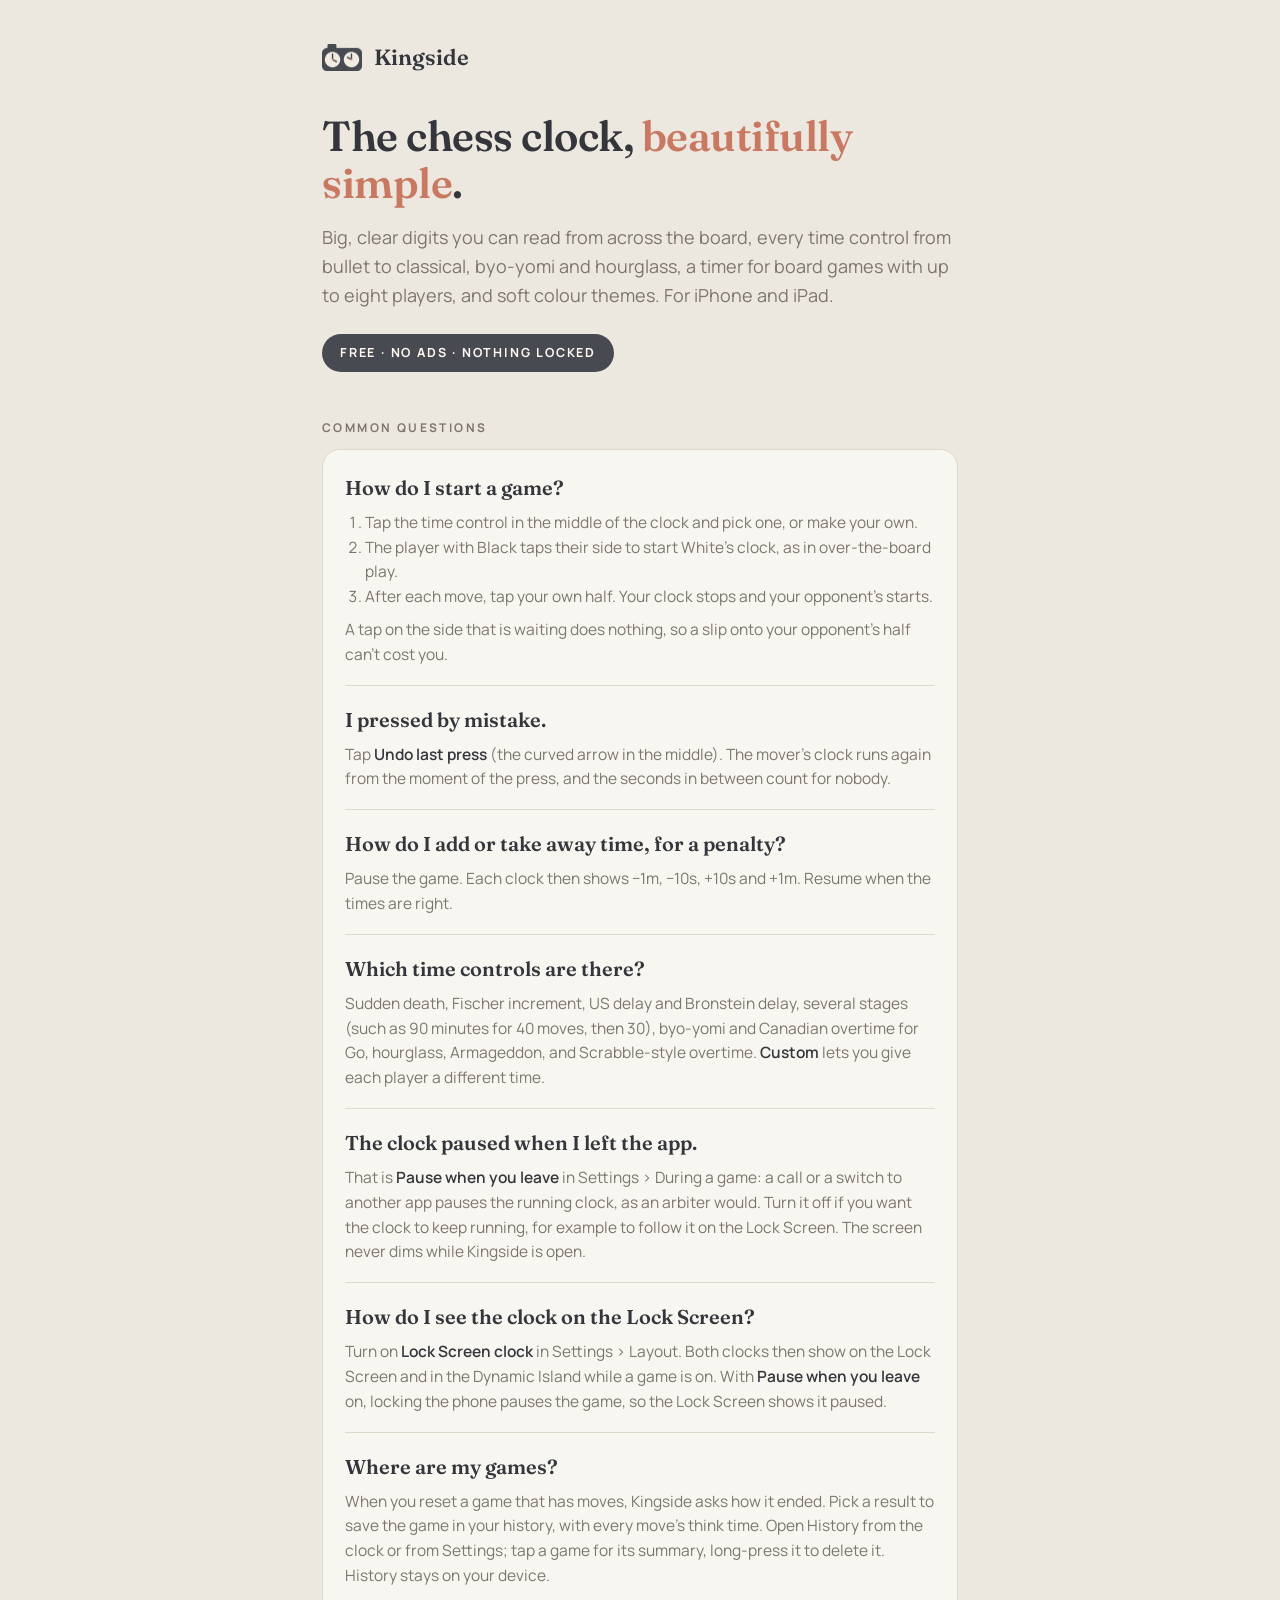
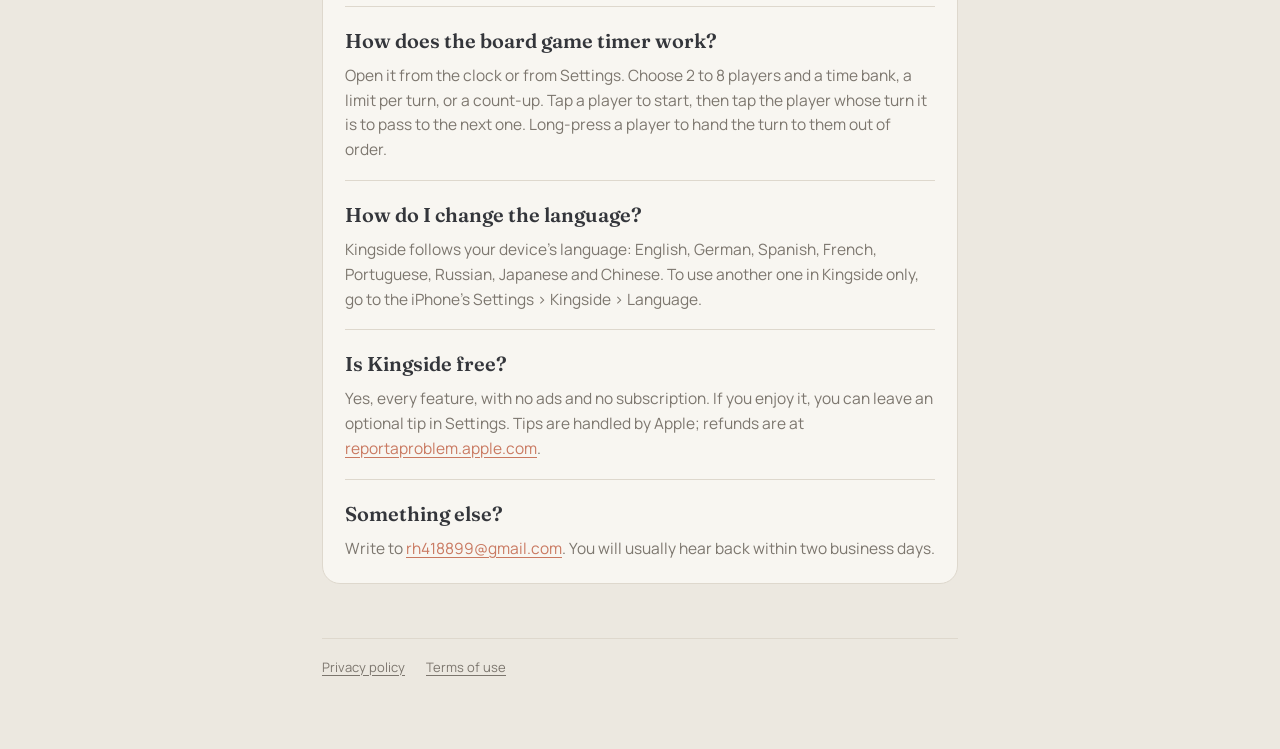
==== index.html @ fc27eadf "Support page and privacy policy for Kingside: Chess Clock Co-Authored-By: Claude Opus 5.5 <noreply@a" ====
<!doctype html>
<html lang="en">
<head>
  <meta charset="utf-8">
  <meta name="viewport" content="width=device-width, initial-scale=1">
  <title>Kingside · Support</title>
  <meta name="description" content="Support for Kingside: Chess Clock, the free chess clock and board game timer for iPhone and iPad.">
  <meta name="theme-color" content="#ECE8E0">
  <link rel="icon" href="favicon.png">
  <link rel="apple-touch-icon" href="apple-touch-icon.png">
  <link rel="preconnect" href="https://fonts.googleapis.com">
  <link rel="preconnect" href="https://fonts.gstatic.com" crossorigin>
  <link rel="stylesheet" href="https://fonts.googleapis.com/css2?family=Fraunces:opsz,wght@9..144,600&family=Manrope:wght@400;600;700&display=swap">
  <link rel="stylesheet" href="style.css">
</head>
<body>
<main>
  <a class="top" href="./"><img src="mark.png" alt=""><span>Kingside</span></a>

  <h1>The chess clock, <em>beautifully simple</em>.</h1>
  <p class="lede">
    Big, clear digits you can read from across the board, every time control from bullet to
    classical, byo-yomi and hourglass, a timer for board games with up to eight players, and soft
    colour themes. For iPhone and iPad.
  </p>
  <span class="badge">FREE · NO ADS · NOTHING LOCKED</span>

  <h2>Common questions</h2>
  <div class="card">
    <div class="entry">
      <strong>How do I start a game?</strong>
      <ol>
        <li>Tap the time control in the middle of the clock and pick one, or make your own.</li>
        <li>The player with Black taps their side to start White's clock, as in over-the-board play.</li>
        <li>After each move, tap your own half. Your clock stops and your opponent's starts.</li>
      </ol>
      <p>A tap on the side that is waiting does nothing, so a slip onto your opponent's half can't cost you.</p>
    </div>
    <div class="entry">
      <strong>I pressed by mistake.</strong>
      <p>
        Tap <em>Undo last press</em> (the curved arrow in the middle). The mover's clock runs again
        from the moment of the press, and the seconds in between count for nobody.
      </p>
    </div>
    <div class="entry">
      <strong>How do I add or take away time, for a penalty?</strong>
      <p>
        Pause the game. Each clock then shows −1m, −10s, +10s and +1m. Resume when the times are
        right.
      </p>
    </div>
    <div class="entry">
      <strong>Which time controls are there?</strong>
      <p>
        Sudden death, Fischer increment, US delay and Bronstein delay, several stages (such as 90
        minutes for 40 moves, then 30), byo-yomi and Canadian overtime for Go, hourglass, Armageddon,
        and Scrabble-style overtime. <em>Custom</em> lets you give each player a different time.
      </p>
    </div>
    <div class="entry">
      <strong>The clock paused when I left the app.</strong>
      <p>
        That is <em>Pause when you leave</em> in Settings › During a game: a call or a switch to another
        app pauses the running clock, as an arbiter would. Turn it off if you want the clock to keep
        running, for example to follow it on the Lock Screen. The screen never dims while Kingside is
        open.
      </p>
    </div>
    <div class="entry">
      <strong>How do I see the clock on the Lock Screen?</strong>
      <p>
        Turn on <em>Lock Screen clock</em> in Settings › Layout. Both clocks then show on the Lock Screen
        and in the Dynamic Island while a game is on. With <em>Pause when you leave</em> on, locking the
        phone pauses the game, so the Lock Screen shows it paused.
      </p>
    </div>
    <div class="entry">
      <strong>Where are my games?</strong>
      <p>
        When you reset a game that has moves, Kingside asks how it ended. Pick a result to save the
        game in your history, with every move's think time. Open History from the clock or from
        Settings; tap a game for its summary, long-press it to delete it. History stays on your device.
      </p>
    </div>
    <div class="entry">
      <strong>How does the board game timer work?</strong>
      <p>
        Open it from the clock or from Settings. Choose 2 to 8 players and a time bank, a limit per
        turn, or a count-up. Tap a player to start, then tap the player whose turn it is to pass to the
        next one. Long-press a player to hand the turn to them out of order.
      </p>
    </div>
    <div class="entry">
      <strong>How do I change the language?</strong>
      <p>
        Kingside follows your device's language: English, German, Spanish, French, Portuguese,
        Russian, Japanese and Chinese. To use another one in Kingside only, go to the iPhone's
        Settings › Kingside › Language.
      </p>
    </div>
    <div class="entry">
      <strong>Is Kingside free?</strong>
      <p>
        Yes, every feature, with no ads and no subscription. If you enjoy it, you can leave an
        optional tip in Settings. Tips are handled by Apple; refunds are at
        <a href="https://reportaproblem.apple.com">reportaproblem.apple.com</a>.
      </p>
    </div>
    <div class="entry">
      <strong>Something else?</strong>
      <p>
        Write to <a href="mailto:rh418899@gmail.com?subject=Kingside">rh418899@gmail.com</a>. You will
        usually hear back within two business days.
      </p>
    </div>
  </div>

  <footer>
    <a href="privacy.html">Privacy policy</a>
    <a href="https://www.apple.com/legal/internet-services/itunes/dev/stdeula/">Terms of use</a>
  </footer>
</main>
</body>
</html>
---- style.css ----
:root {
  --bg: #ECE8E0;
  --card: #F8F6F1;
  --line: #DED8CD;
  --text: #34363B;
  --muted: #7C766E;
  --accent: #474A51;
  --terra: #C97961;
  --terra-soft: #D98C73;
  --display: 'Fraunces', Georgia, serif;
  --body: 'Manrope', system-ui, -apple-system, 'Segoe UI', sans-serif;
}
* { box-sizing: border-box; }
html { background: var(--bg); }
body { margin: 0; color: var(--text); font-family: var(--body); line-height: 1.6; -webkit-font-smoothing: antialiased; min-height: 100vh; }
main { max-width: 680px; margin: 0 auto; padding: 40px 22px 72px; }
.top { display: flex; align-items: center; gap: 12px; text-decoration: none; }
.top img { width: 40px; height: auto; }
.top span { font-family: var(--display); font-weight: 600; font-size: 22px; color: var(--text); }
h1 { font-family: var(--display); font-weight: 600; font-size: 42px; line-height: 1.12; letter-spacing: -0.5px; margin: 38px 0 0; }
h1 em { font-style: normal; color: var(--terra); }
.lede { font-size: 18px; color: var(--muted); margin: 16px 0 0; }
.meta { font-size: 13px; color: var(--muted); margin-top: 10px; }
h2 { font-size: 12px; font-weight: 700; letter-spacing: 2.4px; text-transform: uppercase; color: var(--muted); margin: 46px 0 12px; }
.card { background: var(--card); border: 1px solid var(--line); border-radius: 18px; padding: 4px 22px; }
.entry { padding: 18px 0; border-bottom: 1px solid var(--line); }
.entry:last-child { border-bottom: 0; }
.entry strong { display: block; font-family: var(--display); font-weight: 600; font-size: 20px; margin-bottom: 6px; }
.entry p, .entry ul, .entry ol { margin: 0; color: var(--muted); font-size: 15.5px; }
.entry ul, .entry ol { padding-left: 20px; }
.entry p + p, .entry p + ul, .entry ul + p, .entry p + ol, .entry ol + p { margin-top: 8px; }
.entry em { font-style: normal; color: var(--text); font-weight: 600; }
p { color: var(--muted); }
a { color: var(--terra); text-underline-offset: 3px; }
.badge { display: inline-block; margin-top: 24px; padding: 9px 18px; border-radius: 999px; background: var(--accent); color: #FFF8F0; font-weight: 700; font-size: 12.5px; letter-spacing: 1.8px; }
footer { margin-top: 54px; padding-top: 18px; border-top: 1px solid var(--line); font-size: 13px; color: var(--muted); }
footer a { color: var(--muted); margin-right: 18px; }
@media (max-width: 480px) { h1 { font-size: 34px; } .lede { font-size: 16.5px; } .badge { font-size: 11px; letter-spacing: 1.2px; } }
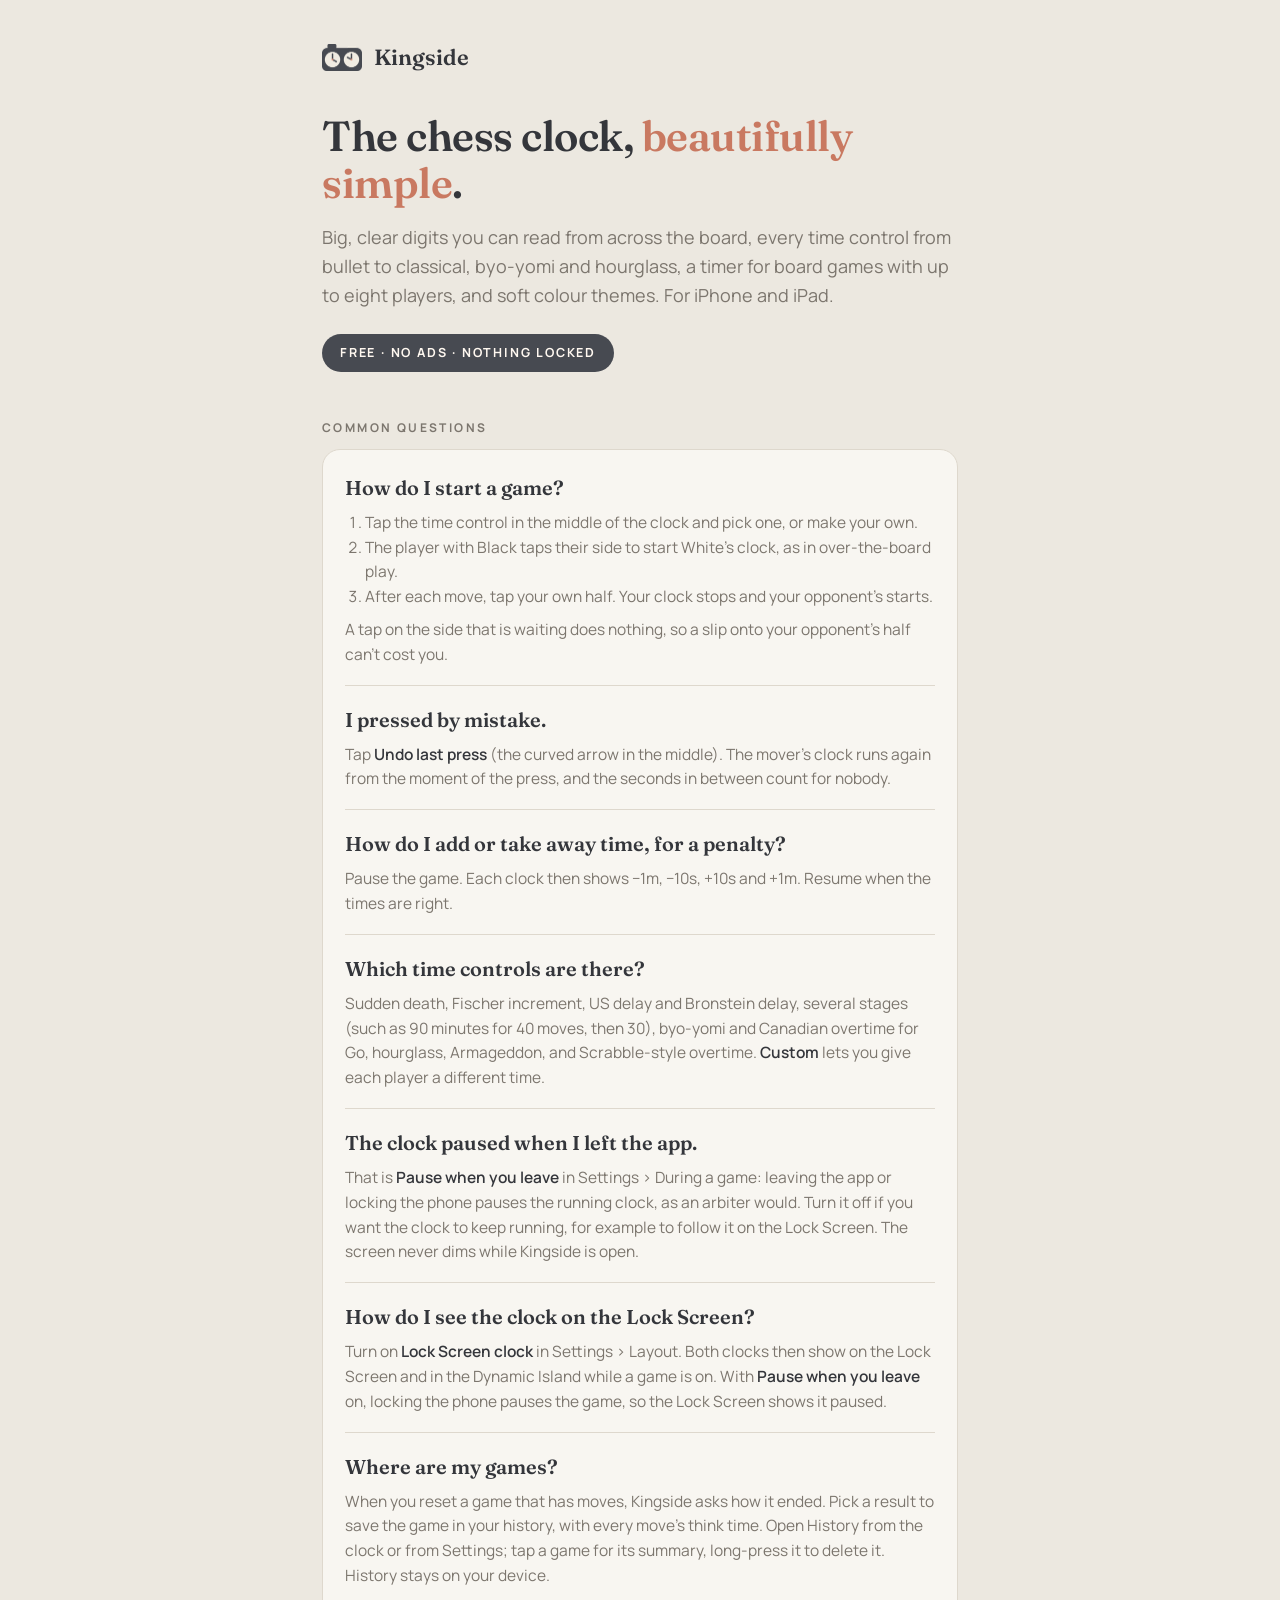
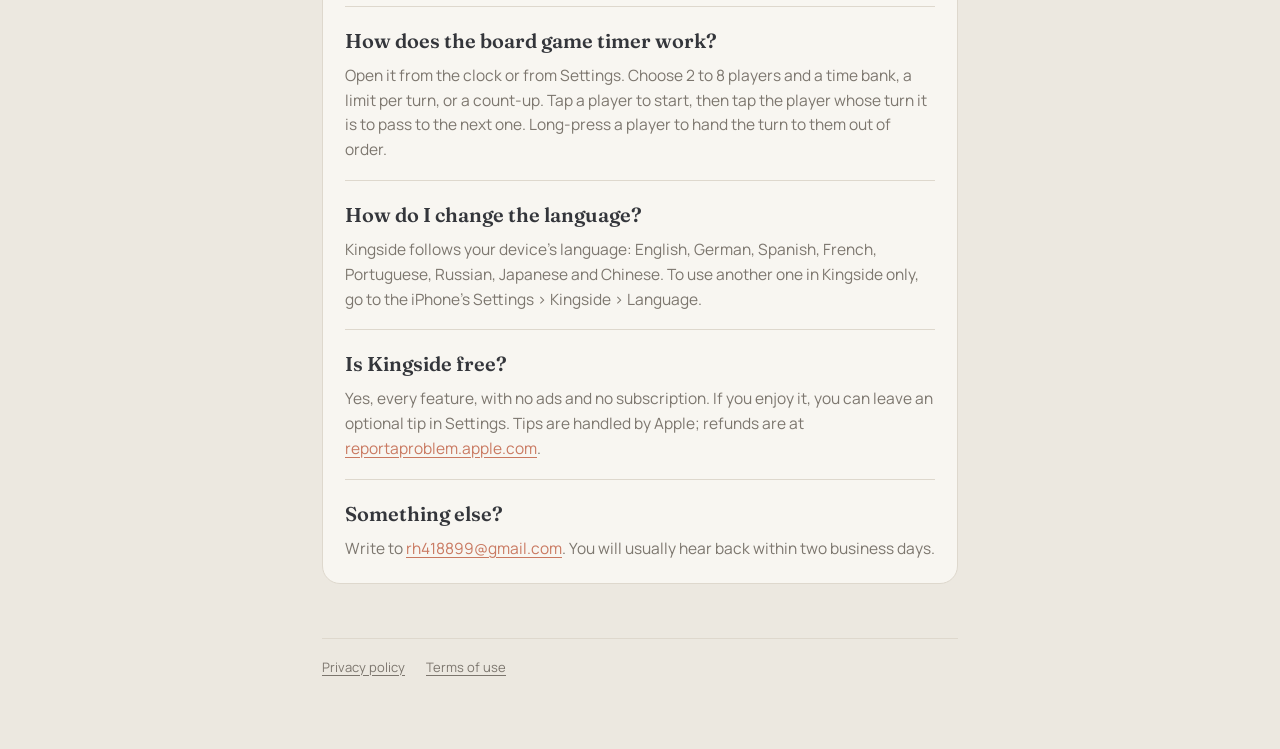
==== commit 8bbd82b4: "Support page: say what Pause when you leave really covers A call shown as a banner does not take the" ====
--- a/index.html
+++ b/index.html
@@ -61,10 +61,10 @@
     <div class="entry">
       <strong>The clock paused when I left the app.</strong>
       <p>
-        That is <em>Pause when you leave</em> in Settings › During a game: a call or a switch to another
-        app pauses the running clock, as an arbiter would. Turn it off if you want the clock to keep
-        running, for example to follow it on the Lock Screen. The screen never dims while Kingside is
-        open.
+        That is <em>Pause when you leave</em> in Settings › During a game: leaving the app or locking
+        the phone pauses the running clock, as an arbiter would. Turn it off if you want the clock to
+        keep running, for example to follow it on the Lock Screen. The screen never dims while Kingside
+        is open.
       </p>
     </div>
     <div class="entry">
